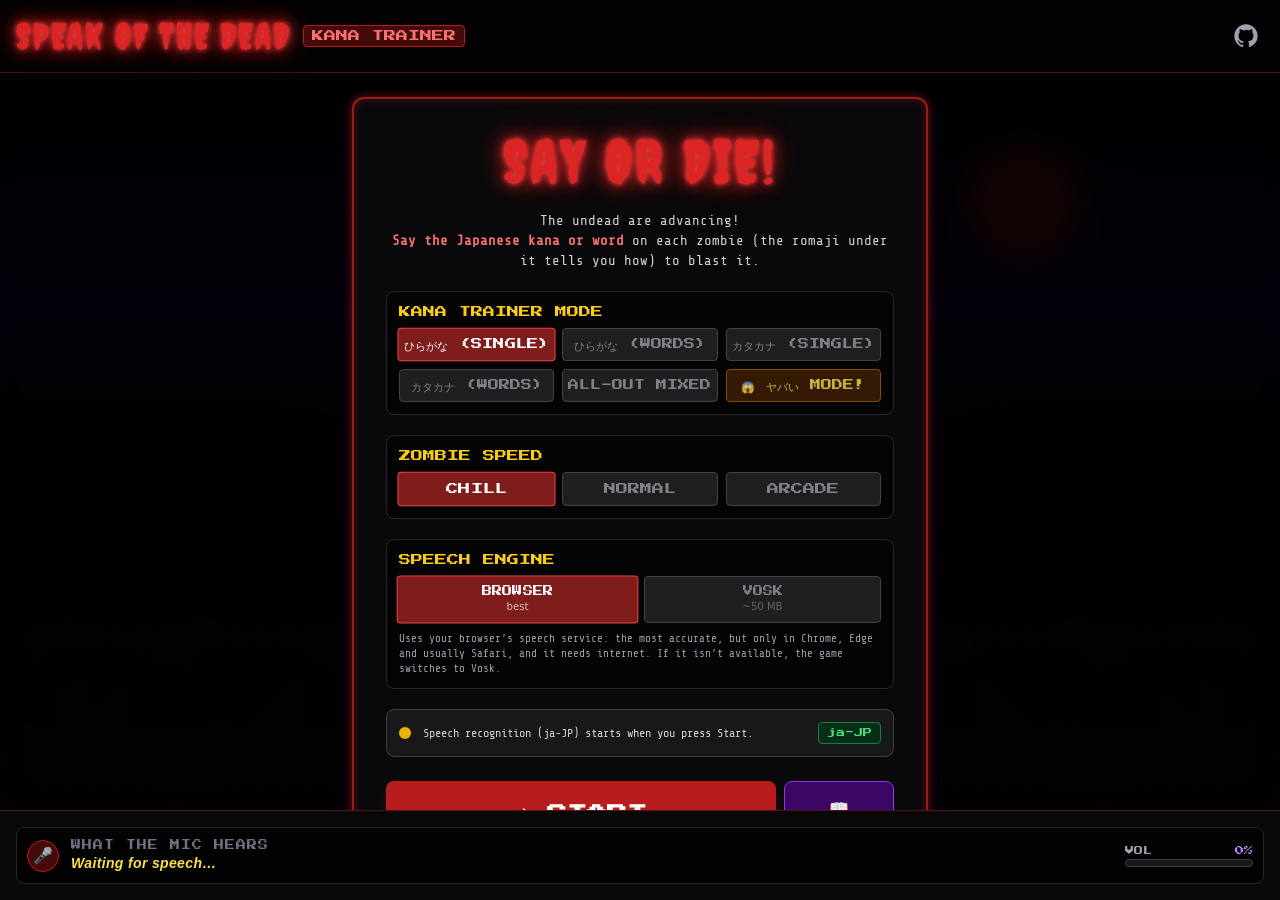
==== next/index.html @ 626f2e38 "Add next/ copy of the page and record iOS mic findings next/ holds a copy of the split page for tryi" ====
<!DOCTYPE html>
<html lang="en">
<head>
  <meta charset="UTF-8">
  <meta name="viewport" content="width=device-width, initial-scale=1, viewport-fit=cover, interactive-widget=resizes-content">
  <meta name="theme-color" content="#08070c">
  <title>SPEAK OF THE DEAD – Japanese Kana Speech Shooter</title>
  <link rel="stylesheet" href="utilities.css">
  <link rel="preconnect" href="https://fonts.googleapis.com">
  <link rel="preconnect" href="https://fonts.gstatic.com" crossorigin>
  <link href="https://fonts.googleapis.com/css2?family=Creepster&family=Press+Start+2P&family=Share+Tech+Mono&family=Kosugi+Maru&display=swap" rel="stylesheet">

  <link rel="stylesheet" href="style.css">
</head>
<body class="relative crt flex flex-col">

  <!-- TOP HUD -->
  <header class="relative z-30 flex flex-wrap items-center justify-between gap-x-3 gap-y-2 px-3 py-2 sm:p-4 bg-black/70 border-b border-red-900/60 backdrop-blur-sm">
    <div class="flex items-center gap-3 min-w-0">
      <h1 class="text-2xl sm:text-4xl font-horror text-red-600 tracking-wider neon-text-red whitespace-nowrap">SPEAK OF THE DEAD</h1>
      <span class="hidden md:inline-block px-2 py-0.5 text-xs font-arcade bg-red-950 text-red-400 border border-red-700 rounded">KANA TRAINER</span>
    </div>

    <a href="https://github.com/chiikee/speak-of-the-dead" target="_blank" rel="noopener noreferrer" class="sm:order-3 text-gray-400 hover:text-white transition-colors p-1" title="View source code on GitHub" aria-label="View source code on GitHub">
      <svg class="w-6 h-6 sm:w-7 sm:h-7 fill-current" viewBox="0 0 24 24" aria-hidden="true">
        <path fill-rule="evenodd" clip-rule="evenodd" d="M12 2C6.477 2 2 6.484 2 12.017c0 4.425 2.865 8.18 6.839 9.504.5.092.682-.217.682-.483 0-.237-.008-.868-.013-1.703-2.782.605-3.369-1.343-3.369-1.343-.454-1.158-1.11-1.466-1.11-1.466-.908-.62.069-.608.069-.608 1.003.07 1.53 1.032 1.53 1.032.892 1.53 2.341 1.088 2.91.832.092-.647.35-1.088.636-1.338-2.22-.253-4.555-1.113-4.555-4.951 0-1.093.39-1.988 1.029-2.688-.103-.253-.446-1.272.098-2.65 0 0 .84-.27 2.75 1.026A9.564 9.564 0 0112 6.844c.85.004 1.705.115 2.504.337 1.909-1.296 2.747-1.027 2.747-1.027.546 1.379.202 2.398.1 2.651.64.7 1.028 1.595 1.028 2.688 0 3.848-2.339 4.695-4.566 4.943.359.309.678.92.678 1.855 0 1.338-.012 2.419-.012 2.747 0 .268.18.58.688.482A10.019 10.019 0 0022 12.017C22 6.484 17.522 2 12 2z"/>
      </svg>
    </a>

    <div id="hud-stats" class="hidden sm:order-2 w-full sm:w-auto flex items-center justify-between sm:justify-end gap-2 sm:gap-6 font-arcade text-xs sm:text-sm">
      <div class="flex gap-1.5">
        <button type="button" onclick="toggleCheatSheet()" class="px-2 py-1.5 bg-purple-900 hover:bg-purple-800 text-purple-200 border border-purple-500 rounded text-[10px] transition-all" aria-label="Open kana chart">
          📖<span class="hidden sm:inline"> KANA CHART</span>
        </button>
        <button type="button" onclick="togglePause()" class="px-2 py-1.5 bg-zinc-800 hover:bg-zinc-700 text-gray-200 border border-zinc-600 rounded text-[10px] transition-all" aria-label="Pause game">⏸</button>
      </div>

      <div class="flex flex-col items-center">
        <span class="text-gray-400 text-[9px] sm:text-[10px]">SCORE</span>
        <span id="hud-score" class="text-yellow-400 text-[11px] sm:text-lg">000000</span>
      </div>

      <div class="flex flex-col items-center">
        <span class="text-gray-400 text-[9px] sm:text-[10px]">COMBO</span>
        <span id="hud-combo" class="text-green-400 text-[11px] sm:text-lg">x1</span>
      </div>

      <div class="flex flex-col items-start w-24 sm:w-44">
        <div class="flex justify-between w-full text-[9px] sm:text-[10px] mb-1">
          <span class="text-red-400">HP</span>
          <span id="hud-hp-val" class="text-red-400">100%</span>
        </div>
        <div class="w-full bg-red-950 border border-red-700 h-3 sm:h-3.5 rounded-sm p-0.5">
          <div id="hud-hp-bar" class="bg-gradient-to-r from-red-600 to-red-400 h-full w-full transition-all duration-300"></div>
        </div>
      </div>
    </div>
  </header>

  <!-- GAME AREA -->
  <main id="game-area" class="relative flex-1 min-h-0 w-full overflow-hidden">
    <canvas id="gameCanvas" class="absolute inset-0 w-full h-full block z-10"></canvas>

    <div id="muzzle-flash" class="absolute inset-0 bg-yellow-100/20 pointer-events-none opacity-0 z-20 transition-opacity duration-75"></div>
    <div id="damage-flash" class="absolute inset-0 bg-red-600/30 pointer-events-none opacity-0 z-20 transition-opacity duration-150"></div>

    <!-- MAIN MENU -->
    <div id="menu-overlay" class="absolute inset-0 z-40 flex flex-col items-center bg-black/85 p-3 sm:p-6 backdrop-blur-md overflow-y-auto">
      <div class="max-w-xl w-full text-center space-y-4 sm:space-y-5 bg-zinc-950 border-2 border-red-800 p-4 sm:p-8 rounded-xl neon-box-red relative my-auto">

        <h2 class="text-4xl sm:text-6xl font-horror text-red-600 tracking-wider neon-text-red">SAY OR DIE!</h2>
        <p class="text-gray-300 text-sm leading-relaxed">
          The undead are advancing!<br>
          <strong class="text-red-400">Say the Japanese kana or word</strong> on each zombie (the romaji under it tells you how) to blast it.
        </p>

        <div class="bg-black/60 p-3 border border-zinc-800 rounded-lg text-left space-y-2">
          <label class="text-[10px] sm:text-xs text-yellow-400 font-arcade block">KANA TRAINER MODE</label>
          <div class="grid grid-cols-2 sm:grid-cols-3 gap-2 text-[9px] sm:text-[11px] leading-snug font-arcade">
            <button type="button" id="btn-mode-h-basic" onclick="setKanaMode('H_BASIC')" class="py-2 px-1 rounded border transition-all btn-mode-active">ひらがな (SINGLE)</button>
            <button type="button" id="btn-mode-h-words" onclick="setKanaMode('H_WORDS')" class="py-2 px-1 rounded border transition-all btn-mode-inactive">ひらがな (WORDS)</button>
            <button type="button" id="btn-mode-k-basic" onclick="setKanaMode('K_BASIC')" class="py-2 px-1 rounded border transition-all btn-mode-inactive">カタカナ (SINGLE)</button>
            <button type="button" id="btn-mode-k-words" onclick="setKanaMode('K_WORDS')" class="py-2 px-1 rounded border transition-all btn-mode-inactive">カタカナ (WORDS)</button>
            <button type="button" id="btn-mode-mixed" onclick="setKanaMode('MIXED')" class="py-2 px-1 rounded border transition-all btn-mode-inactive">ALL-OUT MIXED</button>
            <button type="button" id="btn-mode-yabai" onclick="setKanaMode('YABAI')" class="py-2 px-1 rounded border border-yellow-500 bg-yellow-950 text-yellow-300 transition-all font-bold animate-pulse">😱 ヤバい MODE!</button>
          </div>
        </div>

        <div class="bg-black/60 p-3 border border-zinc-800 rounded-lg text-left space-y-2">
          <label class="text-[10px] sm:text-xs text-yellow-400 font-arcade block">ZOMBIE SPEED</label>
          <div class="grid grid-cols-3 gap-2 text-[10px] sm:text-xs font-arcade">
            <button type="button" id="btn-diff-easy" onclick="setDifficulty('EASY')" class="py-2 rounded border transition-all btn-diff-active">CHILL</button>
            <button type="button" id="btn-diff-normal" onclick="setDifficulty('NORMAL')" class="py-2 rounded border transition-all btn-diff-inactive">NORMAL</button>
            <button type="button" id="btn-diff-hard" onclick="setDifficulty('HARD')" class="py-2 rounded border transition-all btn-diff-inactive">ARCADE</button>
          </div>
        </div>

        <div class="bg-black/60 p-3 border border-zinc-800 rounded-lg text-left space-y-2">
          <label class="text-[10px] sm:text-xs text-yellow-400 font-arcade block">SPEECH ENGINE</label>
          <div class="grid grid-cols-2 gap-2 text-[9px] sm:text-[10px] leading-snug font-arcade">
            <button type="button" id="btn-engine-browser" onclick="setEngine('browser')" class="py-2 px-1 rounded border transition-all btn-mode-active">BROWSER<br><span class="font-sans text-[10px] opacity-70">best</span></button>
            <button type="button" id="btn-engine-local" onclick="setEngine('local')" class="py-2 px-1 rounded border transition-all btn-mode-inactive">VOSK<br><span class="font-sans text-[10px] opacity-70">~50 MB</span></button>
          </div>
          <div id="local-options" class="hidden space-y-2">
            <label class="flex items-start gap-2 text-xs text-gray-400 cursor-pointer">
              <input type="checkbox" id="chk-vosk-grammar" class="accent-purple-600 w-4 h-4 mt-0.5 shrink-0 cursor-pointer">
              <span>Only listen for this mode’s words (experimental: can be much more accurate, or may hear nothing if the model doesn’t know the words)</span>
            </label>
            <div id="local-progress-wrap" class="hidden space-y-1">
              <div class="w-full bg-zinc-900 border border-zinc-700 h-2 rounded overflow-hidden">
                <div id="local-progress-bar" class="bg-gradient-to-r from-purple-600 to-red-500 h-full" style="width:0%"></div>
              </div>
              <div id="local-progress-label" class="text-[11px] text-gray-400"></div>
            </div>
          </div>
          <p id="engine-note" class="text-[11px] text-gray-400 leading-snug"></p>
        </div>

        <div id="mic-status-box" class="p-3 bg-zinc-900 border border-zinc-700 rounded-lg flex items-center justify-between gap-2 text-xs text-left">
          <div class="flex items-center gap-3 min-w-0">
            <div id="mic-dot" class="w-3 h-3 shrink-0 rounded-full bg-yellow-500 animate-pulse"></div>
            <span id="mic-status-text" class="text-gray-300">Speech recognition (ja-JP) starts when you press Start.</span>
          </div>
          <span id="stt-support-badge" class="shrink-0 px-2 py-0.5 rounded text-[9px] font-arcade bg-green-950 text-green-400 border border-green-700">ja-JP</span>
        </div>

        <div class="space-y-3 pt-1">
          <div class="flex gap-2">
            <button id="btn-start" type="button" class="flex-1 py-4 text-base sm:text-xl font-arcade bg-red-700 hover:bg-red-600 active:bg-red-800 text-white font-bold rounded-lg transition-all shadow-lg shadow-red-900/50 flex items-center justify-center gap-2">
              <svg class="w-6 h-6 fill-current" viewBox="0 0 24 24" aria-hidden="true"><path d="M8 5v14l11-7z"/></svg>
              <span>START</span>
            </button>
            <button type="button" onclick="toggleCheatSheet()" class="px-4 sm:px-6 py-3 font-arcade bg-purple-950 hover:bg-purple-900 border border-purple-600 text-purple-200 rounded-lg transition-all text-[10px] sm:text-xs flex flex-col items-center justify-center">
              <span class="text-base mb-0.5">📖</span>
              <span>CHART</span>
            </button>
          </div>

          <div class="flex flex-col items-start sm:items-center gap-2 text-left">
            <label class="flex items-start gap-2 text-xs text-gray-400 cursor-pointer">
              <input type="checkbox" id="chk-keyboard-fallback" class="accent-red-600 w-4 h-4 mt-0.5 shrink-0 cursor-pointer">
              <span>Show keyboard bar (type romaji or kana to shoot)</span>
            </label>
          </div>
        </div>
      </div>
    </div>

    <!-- PAUSE MENU -->
    <div id="pause-overlay" class="hidden absolute inset-0 z-40 flex items-center justify-center bg-black/80 p-6 backdrop-blur-sm">
      <div class="max-w-xs w-full text-center space-y-4 bg-zinc-950 border-2 border-purple-800 p-6 rounded-xl neon-box-red">
        <h3 class="text-3xl font-horror text-purple-400 tracking-wider">GAME PAUSED</h3>
        <div class="flex flex-col gap-3 font-arcade text-xs">
          <button type="button" onclick="togglePause()" class="py-3 bg-red-700 hover:bg-red-600 text-white rounded">RESUME</button>
          <button type="button" onclick="returnToMainMenu()" class="py-3 bg-zinc-800 hover:bg-zinc-700 text-gray-300 rounded border border-zinc-600">QUIT TO MENU</button>
        </div>
      </div>
    </div>

    <!-- KANA CHART -->
    <div id="cheatsheet-modal" class="hidden absolute inset-0 z-50 flex flex-col items-center justify-center bg-black/90 p-3 sm:p-6 backdrop-blur-md">
      <div class="max-w-3xl w-full bg-zinc-950 border-2 border-purple-700 p-4 sm:p-5 rounded-xl shadow-2xl overflow-y-auto max-h-full space-y-4">
        <div class="flex items-center justify-between border-b border-purple-900 pb-3">
          <h3 class="text-sm sm:text-xl font-arcade text-purple-400">KANA CHART</h3>
          <button type="button" onclick="toggleCheatSheet()" class="text-gray-400 hover:text-white font-bold text-xl px-2" aria-label="Close chart">✕</button>
        </div>
        <div class="grid grid-cols-1 md:grid-cols-2 gap-4 text-xs">
          <div class="bg-black/60 p-3 border border-purple-900/50 rounded-lg">
            <h4 class="font-arcade text-red-400 mb-2 text-[11px]">HIRAGANA</h4>
            <div id="chart-hira" class="grid grid-cols-5 gap-1.5 text-center font-jp"></div>
          </div>
          <div class="bg-black/60 p-3 border border-purple-900/50 rounded-lg">
            <h4 class="font-arcade text-purple-400 mb-2 text-[11px]">KATAKANA</h4>
            <div id="chart-kata" class="grid grid-cols-5 gap-1.5 text-center font-jp"></div>
          </div>
        </div>
        <button type="button" onclick="toggleCheatSheet()" class="w-full py-2.5 bg-purple-800 hover:bg-purple-700 font-arcade text-xs text-white rounded">CLOSE CHART</button>
      </div>
    </div>

    <!-- GAME OVER -->
    <div id="gameover-overlay" class="hidden absolute inset-0 z-40 flex flex-col items-center bg-black/90 p-3 sm:p-6 backdrop-blur-md overflow-y-auto">
      <div class="max-w-lg w-full text-center space-y-5 bg-zinc-950 border-2 border-red-900 p-5 sm:p-8 rounded-xl neon-box-red my-auto">
        <h2 class="text-5xl font-horror text-red-600 tracking-widest neon-text-red">YOU DIED</h2>
        <p class="text-[10px] sm:text-xs font-arcade text-gray-400 leading-relaxed">THE ZOMBIES OVERRAN YOUR DEFENSES</p>

        <div class="space-y-3 bg-black/60 p-4 border border-zinc-800 rounded-lg text-left text-[10px] sm:text-sm font-arcade">
          <div class="flex justify-between gap-2 border-b border-zinc-800 pb-2"><span class="text-gray-400">FINAL SCORE</span><span id="go-score" class="text-yellow-400">0</span></div>
          <div class="flex justify-between gap-2 border-b border-zinc-800 pb-2"><span class="text-gray-400">KILLS</span><span id="go-kills" class="text-red-400">0</span></div>
          <div class="flex justify-between gap-2 border-b border-zinc-800 pb-2"><span class="text-gray-400">WORDS / MIN</span><span id="go-wpm" class="text-blue-400">0</span></div>
          <div class="flex justify-between gap-2 border-b border-zinc-800 pb-2"><span class="text-gray-400">MAX COMBO</span><span id="go-combo" class="text-green-400">x0</span></div>
          <div class="flex justify-between gap-2"><span class="text-gray-400">CRITICAL SHOUTS</span><span id="go-shouts" class="text-purple-400">0</span></div>
        </div>

        <div class="flex flex-col sm:flex-row gap-3 w-full">
          <button id="btn-restart" type="button" class="flex-1 py-3.5 text-sm sm:text-lg font-arcade bg-red-700 hover:bg-red-600 text-white font-bold rounded-lg transition-all shadow-lg shadow-red-900/50">PLAY AGAIN</button>
          <button id="btn-main-menu" type="button" class="flex-1 py-3.5 text-sm sm:text-lg font-arcade bg-zinc-800 hover:bg-zinc-700 border border-zinc-600 text-gray-200 font-bold rounded-lg transition-all">MAIN MENU</button>
        </div>
      </div>
    </div>
  </main>

  <!-- BOTTOM SPEECH BAR -->
  <footer class="relative z-30 px-3 py-2 sm:p-4 bg-zinc-950/90 border-t border-red-900/60 backdrop-blur-md flex flex-col sm:flex-row items-stretch sm:items-center justify-between gap-2 sm:gap-3">
    <div class="flex-1 min-w-0 bg-black/80 border border-zinc-800 rounded-lg p-2 sm:p-2.5 flex items-center justify-between gap-3">
      <div class="flex items-center gap-3 min-w-0">
        <div id="mic-indicator-icon" class="relative flex items-center justify-center w-8 h-8 rounded-full bg-red-950 border border-red-700 text-red-500 shrink-0">
          🎤
          <div id="mic-ping" class="absolute inset-0 rounded-full bg-red-500/20 animate-ping opacity-0"></div>
        </div>
        <div class="flex flex-col min-w-0">
          <span class="text-[9px] sm:text-[10px] text-gray-500 tracking-widest font-arcade">WHAT THE MIC HEARS</span>
          <div id="speech-transcript-display" class="text-sm font-semibold text-yellow-300 truncate tracking-wide italic font-jp">Waiting for speech…</div>
        </div>
      </div>
      <div id="mic-volume-wrap" class="flex flex-col items-end shrink-0 w-16 sm:w-32">
        <div class="flex justify-between w-full text-[9px] text-gray-400 font-arcade mb-0.5">
          <span>VOL</span>
          <span id="lbl-mic-vol" class="text-purple-400">0%</span>
        </div>
        <div class="w-full bg-zinc-900 border border-zinc-700 h-2 rounded overflow-hidden">
          <div id="mic-volume-bar" class="bg-gradient-to-r from-blue-500 via-green-500 to-red-500 h-full" style="width:0%"></div>
        </div>
      </div>
    </div>

    <div id="keyboard-input-container" class="hidden w-full sm:w-auto flex items-center gap-2">
      <input type="text" id="type-shooter-input" placeholder="Type romaji or kana…" autocomplete="off" autocorrect="off" autocapitalize="off" spellcheck="false" enterkeyhint="send"
        class="flex-1 min-w-0 bg-zinc-900 border border-red-700 text-white text-base sm:text-sm px-3 py-2 rounded focus:outline-none focus:ring-2 focus:ring-red-500 font-mono sm:w-48">
      <button id="btn-type-shoot" type="button" class="px-4 py-2.5 bg-red-800 text-xs font-arcade text-white rounded hover:bg-red-700">FIRE</button>
    </div>
  </footer>

  <script src="game.js"></script>
  <script src="audio.js"></script>
  <script src="matching.js"></script>
  <script src="banks.js"></script>
  <script src="speech.js"></script>
  <script src="main.js"></script>
</body>
</html>
---- next/utilities.css ----
/* Tailwind-compatible utilities, precompiled for the classes this page uses (no CDN needed). */
*,::before,::after{box-sizing:border-box;border-width:0;border-style:solid;border-color:#e5e7eb}
html{line-height:1.5;-webkit-text-size-adjust:100%;tab-size:4}
body{line-height:inherit}
h1,h2,h3,h4,h5,h6{font-size:inherit;font-weight:inherit;margin:0}
p,dl,dd,figure,pre{margin:0}
strong{font-weight:bolder}
button,input,select,textarea{font-family:inherit;font-size:100%;font-weight:inherit;line-height:inherit;color:inherit;margin:0;padding:0}
button{background-color:transparent;background-image:none;cursor:pointer;text-transform:none;-webkit-appearance:button}
button:disabled{cursor:default}
input::placeholder{opacity:1;color:#9ca3af}
svg,canvas{display:block;vertical-align:middle}
@keyframes tw-pulse{50%{opacity:.5}}
@keyframes tw-ping{75%,100%{transform:scale(2);opacity:0}}
.absolute{position:absolute}
.accent-purple-600{accent-color:#9333ea}
.accent-red-600{accent-color:#dc2626}
.animate-ping{animation:tw-ping 1s cubic-bezier(0,0,.2,1) infinite}
.animate-pulse{animation:tw-pulse 2s cubic-bezier(.4,0,.6,1) infinite}
.backdrop-blur-md{-webkit-backdrop-filter:blur(12px);backdrop-filter:blur(12px)}
.backdrop-blur-sm{-webkit-backdrop-filter:blur(4px);backdrop-filter:blur(4px)}
.bg-black\/60{background-color:rgb(0 0 0 / 0.6)}
.bg-black\/70{background-color:rgb(0 0 0 / 0.7)}
.bg-black\/80{background-color:rgb(0 0 0 / 0.8)}
.bg-black\/85{background-color:rgb(0 0 0 / 0.85)}
.bg-black\/90{background-color:rgb(0 0 0 / 0.9)}
.bg-gradient-to-r{background-image:linear-gradient(to right,var(--tw-gradient-stops))}
.bg-green-500{background-color:#22c55e}
.bg-green-950{background-color:#052e16}
.bg-purple-800{background-color:#6b21a8}
.bg-purple-900{background-color:#581c87}
.bg-purple-950{background-color:#3b0764}
.bg-red-500{background-color:#ef4444}
.bg-red-500\/20{background-color:rgb(239 68 68 / 0.2)}
.bg-red-600\/30{background-color:rgb(220 38 38 / 0.3)}
.bg-red-700{background-color:#b91c1c}
.bg-red-800{background-color:#991b1b}
.bg-red-950{background-color:#450a0a}
.bg-yellow-100\/20{background-color:rgb(254 249 195 / 0.2)}
.bg-yellow-500{background-color:#eab308}
.bg-yellow-950{background-color:#422006}
.bg-zinc-800{background-color:#27272a}
.bg-zinc-900{background-color:#18181b}
.bg-zinc-950{background-color:#09090b}
.bg-zinc-950\/90{background-color:rgb(9 9 11 / 0.9)}
.block{display:block}
.border{border-width:1px}
.border-2{border-width:2px}
.border-b{border-bottom-width:1px}
.border-green-700{border-color:#15803d}
.border-purple-500{border-color:#a855f7}
.border-purple-600{border-color:#9333ea}
.border-purple-700{border-color:#7e22ce}
.border-purple-800{border-color:#6b21a8}
.border-purple-900{border-color:#581c87}
.border-purple-900\/50{border-color:rgb(88 28 135 / 0.5)}
.border-red-700{border-color:#b91c1c}
.border-red-800{border-color:#991b1b}
.border-red-900{border-color:#7f1d1d}
.border-red-900\/60{border-color:rgb(127 29 29 / 0.6)}
.border-t{border-top-width:1px}
.border-yellow-300{border-color:#fde047}
.border-yellow-500{border-color:#eab308}
.border-yellow-700{border-color:#a16207}
.border-zinc-600{border-color:#52525b}
.border-zinc-700{border-color:#3f3f46}
.border-zinc-800{border-color:#27272a}
.col-span-5{grid-column:span 5 / span 5}
.cursor-pointer{cursor:pointer}
.fill-current{fill:currentColor}
.flex{display:flex}
.flex-1{flex:1 1 0%}
.flex-col{flex-direction:column}
.flex-wrap{flex-wrap:wrap}
.font-bold{font-weight:700}
.font-mono{font-family:ui-monospace,SFMono-Regular,Menlo,Monaco,Consolas,monospace}
.font-sans{font-family:ui-sans-serif,system-ui,sans-serif,"Apple Color Emoji","Segoe UI Emoji"}
.font-semibold{font-weight:600}
.gap-1\.5{gap:0.375rem}
.gap-2{gap:0.5rem}
.gap-3{gap:0.75rem}
.gap-4{gap:1rem}
.gap-x-3{column-gap:0.75rem}
.gap-y-2{row-gap:0.5rem}
.grid{display:grid}
.grid-cols-1{grid-template-columns:repeat(1,minmax(0,1fr))}
.grid-cols-2{grid-template-columns:repeat(2,minmax(0,1fr))}
.grid-cols-3{grid-template-columns:repeat(3,minmax(0,1fr))}
.grid-cols-5{grid-template-columns:repeat(5,minmax(0,1fr))}
.h-2{height:0.5rem}
.h-3{height:0.75rem}
.h-4{height:1rem}
.h-6{height:1.5rem}
.h-8{height:2rem}
.h-full{height:100%}
.inset-0{inset:0px}
.italic{font-style:italic}
.items-center{align-items:center}
.items-end{align-items:flex-end}
.items-start{align-items:flex-start}
.items-stretch{align-items:stretch}
.justify-between{justify-content:space-between}
.justify-center{justify-content:center}
.leading-relaxed{line-height:1.625}
.leading-snug{line-height:1.375}
.max-h-full{max-height:100%}
.max-w-3xl{max-width:48rem}
.max-w-lg{max-width:32rem}
.max-w-xl{max-width:36rem}
.max-w-xs{max-width:20rem}
.mb-0\.5{margin-bottom:0.125rem}
.mb-1{margin-bottom:0.25rem}
.mb-2{margin-bottom:0.5rem}
.min-h-0{min-height:0px}
.min-w-0{min-width:0px}
.mt-0\.5{margin-top:0.125rem}
.my-auto{margin-top:auto;margin-bottom:auto}
.opacity-0{opacity:0}
.opacity-60{opacity:0.6}
.opacity-70{opacity:0.7}
.opacity-80{opacity:0.8}
.overflow-hidden{overflow:hidden}
.overflow-y-auto{overflow-y:auto}
.p-0\.5{padding:0.125rem}
.p-1{padding:0.25rem}
.p-2{padding:0.5rem}
.p-3{padding:0.75rem}
.p-4{padding:1rem}
.p-5{padding:1.25rem}
.p-6{padding:1.5rem}
.pb-2{padding-bottom:0.5rem}
.pb-3{padding-bottom:0.75rem}
.pointer-events-none{pointer-events:none}
.pt-1{padding-top:0.25rem}
.pt-2{padding-top:0.5rem}
.px-1{padding-left:0.25rem;padding-right:0.25rem}
.px-2{padding-left:0.5rem;padding-right:0.5rem}
.px-3{padding-left:0.75rem;padding-right:0.75rem}
.px-4{padding-left:1rem;padding-right:1rem}
.py-0\.5{padding-top:0.125rem;padding-bottom:0.125rem}
.py-1\.5{padding-top:0.375rem;padding-bottom:0.375rem}
.py-2{padding-top:0.5rem;padding-bottom:0.5rem}
.py-2\.5{padding-top:0.625rem;padding-bottom:0.625rem}
.py-3{padding-top:0.75rem;padding-bottom:0.75rem}
.py-3\.5{padding-top:0.875rem;padding-bottom:0.875rem}
.py-4{padding-top:1rem;padding-bottom:1rem}
.relative{position:relative}
.rounded{border-radius:0.25rem}
.rounded-full{border-radius:9999px}
.rounded-lg{border-radius:0.5rem}
.rounded-sm{border-radius:0.125rem}
.rounded-xl{border-radius:0.75rem}
.shadow-2xl{--tw-shadow:0 25px 50px -12px var(--tw-shadow-color,rgb(0 0 0 / .25));box-shadow:var(--tw-ring-shadow,0 0 #0000),var(--tw-shadow)}
.shadow-lg{--tw-shadow:0 10px 15px -3px var(--tw-shadow-color,rgb(0 0 0 / .1)),0 4px 6px -4px var(--tw-shadow-color,rgb(0 0 0 / .1));box-shadow:var(--tw-ring-shadow,0 0 #0000),var(--tw-shadow)}
.shadow-red-900\/50{--tw-shadow-color:rgb(127 29 29 / 0.5)}
.shrink-0{flex-shrink:0}
.space-y-1 > :not([hidden]) ~ :not([hidden]){margin-top:0.25rem}
.space-y-2 > :not([hidden]) ~ :not([hidden]){margin-top:0.5rem}
.space-y-3 > :not([hidden]) ~ :not([hidden]){margin-top:0.75rem}
.space-y-4 > :not([hidden]) ~ :not([hidden]){margin-top:1rem}
.space-y-5 > :not([hidden]) ~ :not([hidden]){margin-top:1.25rem}
.text-2xl{font-size:1.5rem;line-height:2rem}
.text-3xl{font-size:1.875rem;line-height:2.25rem}
.text-4xl{font-size:2.25rem;line-height:2.5rem}
.text-5xl{font-size:3rem;line-height:1}
.text-\[10px\]{font-size:10px}
.text-\[11px\]{font-size:11px}
.text-\[9px\]{font-size:9px}
.text-base{font-size:1rem;line-height:1.5rem}
.text-black{color:#000000}
.text-blue-400{color:#60a5fa}
.text-center{text-align:center}
.text-cyan-300{color:#67e8f9}
.text-gray-200{color:#e5e7eb}
.text-gray-300{color:#d1d5db}
.text-gray-400{color:#9ca3af}
.text-gray-500{color:#6b7280}
.text-green-400{color:#4ade80}
.text-left{text-align:left}
.text-lg{font-size:1.125rem;line-height:1.75rem}
.text-purple-200{color:#e9d5ff}
.text-purple-400{color:#c084fc}
.text-red-400{color:#f87171}
.text-red-500{color:#ef4444}
.text-red-600{color:#dc2626}
.text-sm{font-size:0.875rem;line-height:1.25rem}
.text-white{color:#ffffff}
.text-xl{font-size:1.25rem;line-height:1.75rem}
.text-xs{font-size:0.75rem;line-height:1rem}
.text-yellow-300{color:#fde047}
.text-yellow-400{color:#facc15}
.tracking-wide{letter-spacing:0.025em}
.tracking-wider{letter-spacing:0.05em}
.tracking-widest{letter-spacing:0.1em}
.transition-all{transition-property:all;transition-timing-function:cubic-bezier(.4,0,.2,1);transition-duration:150ms}
.transition-colors{transition-property:color,background-color,border-color,text-decoration-color,fill,stroke;transition-timing-function:cubic-bezier(.4,0,.2,1);transition-duration:150ms}
.transition-opacity{transition-property:opacity;transition-timing-function:cubic-bezier(.4,0,.2,1);transition-duration:150ms}
.truncate{overflow:hidden;text-overflow:ellipsis;white-space:nowrap}
.w-16{width:4rem}
.w-24{width:6rem}
.w-3{width:0.75rem}
.w-4{width:1rem}
.w-6{width:1.5rem}
.w-8{width:2rem}
.w-full{width:100%}
.whitespace-nowrap{white-space:nowrap}
.z-10{z-index:10}
.z-20{z-index:20}
.z-30{z-index:30}
.z-40{z-index:40}
.z-50{z-index:50}
.duration-150{transition-duration:150ms}
.duration-300{transition-duration:300ms}
.duration-75{transition-duration:75ms}
.hidden{display:none}
.from-blue-500{--tw-gradient-from:#3b82f6;--tw-gradient-to:rgb(59 130 246 / 0);--tw-gradient-stops:var(--tw-gradient-from),var(--tw-gradient-to)}
.from-purple-600{--tw-gradient-from:#9333ea;--tw-gradient-to:rgb(147 51 234 / 0);--tw-gradient-stops:var(--tw-gradient-from),var(--tw-gradient-to)}
.from-red-600{--tw-gradient-from:#dc2626;--tw-gradient-to:rgb(220 38 38 / 0);--tw-gradient-stops:var(--tw-gradient-from),var(--tw-gradient-to)}
.via-green-500{--tw-gradient-to:rgb(34 197 94 / 0);--tw-gradient-stops:var(--tw-gradient-from),#22c55e,var(--tw-gradient-to)}
.to-red-400{--tw-gradient-to:#f87171}
.to-red-500{--tw-gradient-to:#ef4444}
.hover\:bg-purple-700:hover{background-color:#7e22ce}
.hover\:bg-purple-800:hover{background-color:#6b21a8}
.hover\:bg-purple-900:hover{background-color:#581c87}
.hover\:bg-red-600:hover{background-color:#dc2626}
.hover\:bg-red-700:hover{background-color:#b91c1c}
.hover\:bg-zinc-700:hover{background-color:#3f3f46}
.hover\:text-white:hover{color:#ffffff}
.focus\:outline-none:focus{outline:2px solid transparent;outline-offset:2px}
.focus\:ring-2:focus{--tw-ring-shadow:0 0 0 2px var(--tw-ring-color,rgb(59 130 246 / .5));box-shadow:var(--tw-ring-shadow),var(--tw-shadow,0 0 #0000)}
.focus\:ring-red-500:focus{--tw-ring-color:#ef4444}
.active\:bg-red-800:active{background-color:#991b1b}
@media (min-width:640px){
  .sm\:flex-row{flex-direction:row}
  .sm\:gap-3{gap:0.75rem}
  .sm\:gap-6{gap:1.5rem}
  .sm\:grid-cols-3{grid-template-columns:repeat(3,minmax(0,1fr))}
  .sm\:h-3\.5{height:0.875rem}
  .sm\:h-7{height:1.75rem}
  .sm\:inline{display:inline}
  .sm\:items-center{align-items:center}
  .sm\:justify-end{justify-content:flex-end}
  .sm\:order-2{order:2}
  .sm\:order-3{order:3}
  .sm\:p-2\.5{padding:0.625rem}
  .sm\:p-4{padding:1rem}
  .sm\:p-5{padding:1.25rem}
  .sm\:p-6{padding:1.5rem}
  .sm\:p-8{padding:2rem}
  .sm\:px-6{padding-left:1.5rem;padding-right:1.5rem}
  .sm\:space-y-5 > :not([hidden]) ~ :not([hidden]){margin-top:1.25rem}
  .sm\:text-4xl{font-size:2.25rem;line-height:2.5rem}
  .sm\:text-6xl{font-size:3.75rem;line-height:1}
  .sm\:text-\[10px\]{font-size:10px}
  .sm\:text-\[11px\]{font-size:11px}
  .sm\:text-lg{font-size:1.125rem;line-height:1.75rem}
  .sm\:text-sm{font-size:0.875rem;line-height:1.25rem}
  .sm\:text-xl{font-size:1.25rem;line-height:1.75rem}
  .sm\:text-xs{font-size:0.75rem;line-height:1rem}
  .sm\:w-32{width:8rem}
  .sm\:w-44{width:11rem}
  .sm\:w-48{width:12rem}
  .sm\:w-7{width:1.75rem}
  .sm\:w-auto{width:auto}
}
@media (min-width:768px){
  .md\:grid-cols-2{grid-template-columns:repeat(2,minmax(0,1fr))}
  .md\:inline-block{display:inline-block}
}
---- next/style.css ----
/* The game is intentionally dark in both light and dark viewer modes */
:root {
  --bg: #08070c;
  --fg: #e0e0e0;
  color-scheme: dark;
  box-sizing: border-box;
  padding-top: env(safe-area-inset-top, 0px);
  padding-bottom: env(safe-area-inset-bottom, 0px);
  background: var(--bg);
}
@media (prefers-color-scheme: dark) {
  :root:not([data-theme="light"]) { --bg: #08070c; --fg: #e0e0e0; }
}
:root[data-theme="dark"] { --bg: #08070c; --fg: #e0e0e0; }

html { height: 100%; scroll-padding-top: env(safe-area-inset-top, 0px); }

body {
  height: 100%;
  margin: 0;
  font-family: 'Share Tech Mono', 'Kosugi Maru', ui-monospace, Menlo, monospace;
  background: var(--bg);
  color: var(--fg);
  overflow: hidden;
  user-select: none;
  -webkit-user-select: none;
  overscroll-behavior: none;
  touch-action: manipulation;
  -webkit-tap-highlight-color: transparent;
  padding-left: env(safe-area-inset-left, 0px);
  padding-right: env(safe-area-inset-right, 0px);
}
input { user-select: text; -webkit-user-select: text; }

.font-arcade { font-family: 'Press Start 2P', ui-monospace, monospace; }
.font-horror { font-family: 'Creepster', Impact, 'Arial Black', fantasy; }
.font-jp { font-family: 'Kosugi Maru', 'Hiragino Maru Gothic ProN', 'Hiragino Sans', 'Noto Sans JP', sans-serif; }

.crt::after {
  content: "";
  position: fixed;
  inset: 0;
  background: linear-gradient(rgba(18,16,16,0) 50%, rgba(0,0,0,0.4) 50%),
              linear-gradient(90deg, rgba(255,0,0,0.03), rgba(0,255,0,0.01), rgba(0,0,255,0.03));
  background-size: 100% 4px, 6px 100%;
  z-index: 20;
  pointer-events: none;
}

::-webkit-scrollbar { width: 6px; }
::-webkit-scrollbar-thumb { background: #dc2626; border-radius: 3px; }

.neon-text-red { text-shadow: 0 0 5px #ef4444, 0 0 15px #dc2626, 0 0 30px #991b1b; }
.neon-box-red { box-shadow: 0 0 10px rgba(220,38,38,0.5), inset 0 0 10px rgba(220,38,38,0.3); }

button:focus-visible, input:focus-visible { outline: 2px solid #facc15; outline-offset: 2px; }

.btn-mode-active { background-color: #7f1d1d !important; border-color: #ef4444 !important; color: #ffffff !important; transform: scale(1.02); }
.btn-mode-inactive { background-color: #27272a; border-color: #52525b; color: #a1a1aa; opacity: 0.8; }
.btn-diff-active { background-color: #7f1d1d !important; border-color: #ef4444 !important; color: #ffffff !important; transform: scale(1.02); }
.btn-diff-inactive { background-color: #27272a; border-color: #52525b; color: #a1a1aa; opacity: 0.8; }

.input-miss { animation: miss 0.3s; border-color: #f43f5e !important; }
@keyframes miss {
  0%,100% { transform: translateX(0); }
  25% { transform: translateX(-6px); }
  75% { transform: translateX(6px); }
}

@media (prefers-reduced-motion: reduce) {
  .animate-pulse, .animate-ping { animation: none !important; }
}
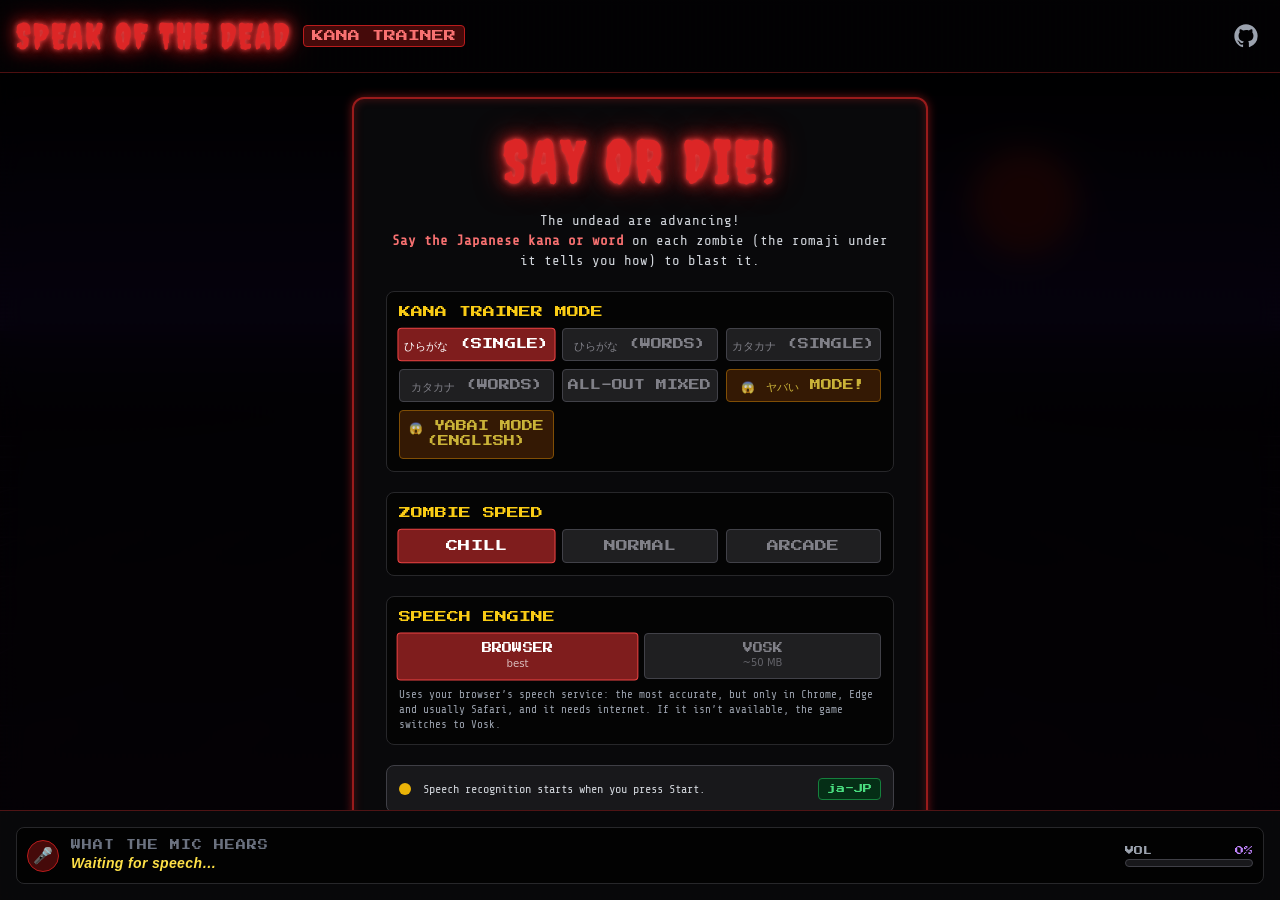
==== commit 11e817f9: "Bigger torso labels, closer spawns and English YABAI mode in next/ Labels: larger text (kana 42px, r" ====
--- a/next/index.html
+++ b/next/index.html
@@ -83,6 +83,7 @@
             <button type="button" id="btn-mode-k-words" onclick="setKanaMode('K_WORDS')" class="py-2 px-1 rounded border transition-all btn-mode-inactive">カタカナ (WORDS)</button>
             <button type="button" id="btn-mode-mixed" onclick="setKanaMode('MIXED')" class="py-2 px-1 rounded border transition-all btn-mode-inactive">ALL-OUT MIXED</button>
             <button type="button" id="btn-mode-yabai" onclick="setKanaMode('YABAI')" class="py-2 px-1 rounded border border-yellow-500 bg-yellow-950 text-yellow-300 transition-all font-bold animate-pulse">😱 ヤバい MODE!</button>
+            <button type="button" id="btn-mode-yabai-en" onclick="setKanaMode('YABAI_EN')" class="py-2 px-1 rounded border border-yellow-700 bg-yellow-950 text-yellow-300 transition-all opacity-80">😱 YABAI MODE (ENGLISH)</button>
           </div>
         </div>
 
@@ -119,7 +120,7 @@
         <div id="mic-status-box" class="p-3 bg-zinc-900 border border-zinc-700 rounded-lg flex items-center justify-between gap-2 text-xs text-left">
           <div class="flex items-center gap-3 min-w-0">
             <div id="mic-dot" class="w-3 h-3 shrink-0 rounded-full bg-yellow-500 animate-pulse"></div>
-            <span id="mic-status-text" class="text-gray-300">Speech recognition (ja-JP) starts when you press Start.</span>
+            <span id="mic-status-text" class="text-gray-300">Speech recognition starts when you press Start.</span>
           </div>
           <span id="stt-support-badge" class="shrink-0 px-2 py-0.5 rounded text-[9px] font-arcade bg-green-950 text-green-400 border border-green-700">ja-JP</span>
         </div>
--- a/next/style.css
+++ b/next/style.css
@@ -40,7 +40,8 @@
   content: "";
   position: fixed;
   inset: 0;
-  background: linear-gradient(rgba(18,16,16,0) 50%, rgba(0,0,0,0.4) 50%),
+  /* Light enough not to cut through the zombie labels */
+  background: linear-gradient(rgba(18,16,16,0) 50%, rgba(0,0,0,0.15) 50%),
               linear-gradient(90deg, rgba(255,0,0,0.03), rgba(0,255,0,0.01), rgba(0,0,255,0.03));
   background-size: 100% 4px, 6px 100%;
   z-index: 20;
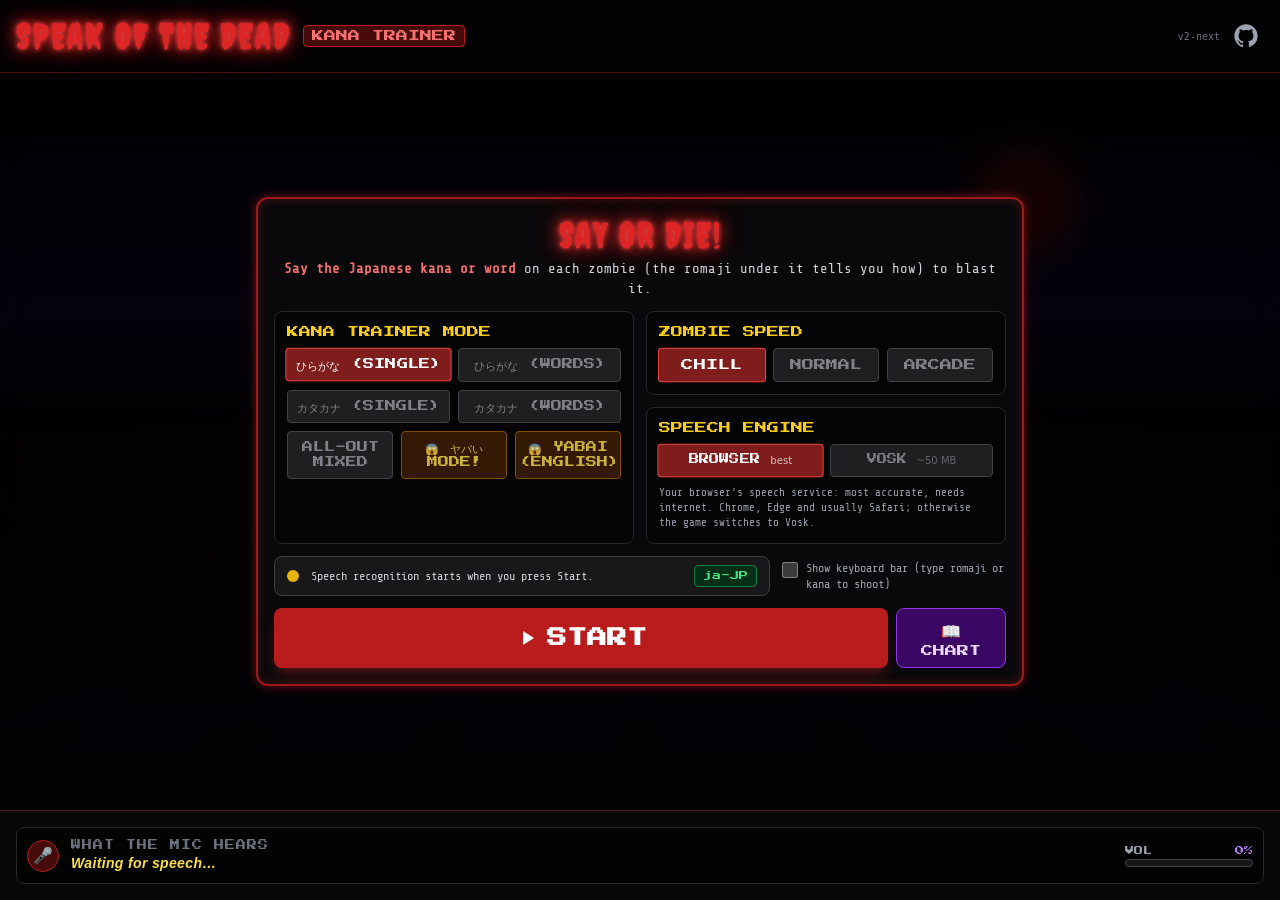
==== commit 7abd2ad3: "next/: compact two-column menu, version label in header The menu was ~920px tall; it now fits a 1366" ====
--- a/next/index.html
+++ b/next/index.html
@@ -21,11 +21,14 @@
       <span class="hidden md:inline-block px-2 py-0.5 text-xs font-arcade bg-red-950 text-red-400 border border-red-700 rounded">KANA TRAINER</span>
     </div>
 
-    <a href="https://github.com/chiikee/speak-of-the-dead" target="_blank" rel="noopener noreferrer" class="sm:order-3 text-gray-400 hover:text-white transition-colors p-1" title="View source code on GitHub" aria-label="View source code on GitHub">
-      <svg class="w-6 h-6 sm:w-7 sm:h-7 fill-current" viewBox="0 0 24 24" aria-hidden="true">
-        <path fill-rule="evenodd" clip-rule="evenodd" d="M12 2C6.477 2 2 6.484 2 12.017c0 4.425 2.865 8.18 6.839 9.504.5.092.682-.217.682-.483 0-.237-.008-.868-.013-1.703-2.782.605-3.369-1.343-3.369-1.343-.454-1.158-1.11-1.466-1.11-1.466-.908-.62.069-.608.069-.608 1.003.07 1.53 1.032 1.53 1.032.892 1.53 2.341 1.088 2.91.832.092-.647.35-1.088.636-1.338-2.22-.253-4.555-1.113-4.555-4.951 0-1.093.39-1.988 1.029-2.688-.103-.253-.446-1.272.098-2.65 0 0 .84-.27 2.75 1.026A9.564 9.564 0 0112 6.844c.85.004 1.705.115 2.504.337 1.909-1.296 2.747-1.027 2.747-1.027.546 1.379.202 2.398.1 2.651.64.7 1.028 1.595 1.028 2.688 0 3.848-2.339 4.695-4.566 4.943.359.309.678.92.678 1.855 0 1.338-.012 2.419-.012 2.747 0 .268.18.58.688.482A10.019 10.019 0 0022 12.017C22 6.484 17.522 2 12 2z"/>
-      </svg>
-    </a>
+    <div class="sm:order-3 flex items-center gap-2">
+      <span id="app-version" class="text-[10px] text-gray-500 font-mono"></span>
+      <a href="https://github.com/chiikee/speak-of-the-dead" target="_blank" rel="noopener noreferrer" class="text-gray-400 hover:text-white transition-colors p-1" title="View source code on GitHub" aria-label="View source code on GitHub">
+        <svg class="w-6 h-6 sm:w-7 sm:h-7 fill-current" viewBox="0 0 24 24" aria-hidden="true">
+          <path fill-rule="evenodd" clip-rule="evenodd" d="M12 2C6.477 2 2 6.484 2 12.017c0 4.425 2.865 8.18 6.839 9.504.5.092.682-.217.682-.483 0-.237-.008-.868-.013-1.703-2.782.605-3.369-1.343-3.369-1.343-.454-1.158-1.11-1.466-1.11-1.466-.908-.62.069-.608.069-.608 1.003.07 1.53 1.032 1.53 1.032.892 1.53 2.341 1.088 2.91.832.092-.647.35-1.088.636-1.338-2.22-.253-4.555-1.113-4.555-4.951 0-1.093.39-1.988 1.029-2.688-.103-.253-.446-1.272.098-2.65 0 0 .84-.27 2.75 1.026A9.564 9.564 0 0112 6.844c.85.004 1.705.115 2.504.337 1.909-1.296 2.747-1.027 2.747-1.027.546 1.379.202 2.398.1 2.651.64.7 1.028 1.595 1.028 2.688 0 3.848-2.339 4.695-4.566 4.943.359.309.678.92.678 1.855 0 1.338-.012 2.419-.012 2.747 0 .268.18.58.688.482A10.019 10.019 0 0022 12.017C22 6.484 17.522 2 12 2z"/>
+        </svg>
+      </a>
+    </div>
 
     <div id="hud-stats" class="hidden sm:order-2 w-full sm:w-auto flex items-center justify-between sm:justify-end gap-2 sm:gap-6 font-arcade text-xs sm:text-sm">
       <div class="flex gap-1.5">
@@ -65,59 +68,72 @@
     <div id="damage-flash" class="absolute inset-0 bg-red-600/30 pointer-events-none opacity-0 z-20 transition-opacity duration-150"></div>
 
     <!-- MAIN MENU -->
-    <div id="menu-overlay" class="absolute inset-0 z-40 flex flex-col items-center bg-black/85 p-3 sm:p-6 backdrop-blur-md overflow-y-auto">
-      <div class="max-w-xl w-full text-center space-y-4 sm:space-y-5 bg-zinc-950 border-2 border-red-800 p-4 sm:p-8 rounded-xl neon-box-red relative my-auto">
-
-        <h2 class="text-4xl sm:text-6xl font-horror text-red-600 tracking-wider neon-text-red">SAY OR DIE!</h2>
-        <p class="text-gray-300 text-sm leading-relaxed">
-          The undead are advancing!<br>
-          <strong class="text-red-400">Say the Japanese kana or word</strong> on each zombie (the romaji under it tells you how) to blast it.
-        </p>
-
-        <div class="bg-black/60 p-3 border border-zinc-800 rounded-lg text-left space-y-2">
-          <label class="text-[10px] sm:text-xs text-yellow-400 font-arcade block">KANA TRAINER MODE</label>
-          <div class="grid grid-cols-2 sm:grid-cols-3 gap-2 text-[9px] sm:text-[11px] leading-snug font-arcade">
-            <button type="button" id="btn-mode-h-basic" onclick="setKanaMode('H_BASIC')" class="py-2 px-1 rounded border transition-all btn-mode-active">ひらがな (SINGLE)</button>
-            <button type="button" id="btn-mode-h-words" onclick="setKanaMode('H_WORDS')" class="py-2 px-1 rounded border transition-all btn-mode-inactive">ひらがな (WORDS)</button>
-            <button type="button" id="btn-mode-k-basic" onclick="setKanaMode('K_BASIC')" class="py-2 px-1 rounded border transition-all btn-mode-inactive">カタカナ (SINGLE)</button>
-            <button type="button" id="btn-mode-k-words" onclick="setKanaMode('K_WORDS')" class="py-2 px-1 rounded border transition-all btn-mode-inactive">カタカナ (WORDS)</button>
-            <button type="button" id="btn-mode-mixed" onclick="setKanaMode('MIXED')" class="py-2 px-1 rounded border transition-all btn-mode-inactive">ALL-OUT MIXED</button>
-            <button type="button" id="btn-mode-yabai" onclick="setKanaMode('YABAI')" class="py-2 px-1 rounded border border-yellow-500 bg-yellow-950 text-yellow-300 transition-all font-bold animate-pulse">😱 ヤバい MODE!</button>
-            <button type="button" id="btn-mode-yabai-en" onclick="setKanaMode('YABAI_EN')" class="py-2 px-1 rounded border border-yellow-700 bg-yellow-950 text-yellow-300 transition-all opacity-80">😱 YABAI MODE (ENGLISH)</button>
-          </div>
-        </div>
-
-        <div class="bg-black/60 p-3 border border-zinc-800 rounded-lg text-left space-y-2">
-          <label class="text-[10px] sm:text-xs text-yellow-400 font-arcade block">ZOMBIE SPEED</label>
-          <div class="grid grid-cols-3 gap-2 text-[10px] sm:text-xs font-arcade">
-            <button type="button" id="btn-diff-easy" onclick="setDifficulty('EASY')" class="py-2 rounded border transition-all btn-diff-active">CHILL</button>
-            <button type="button" id="btn-diff-normal" onclick="setDifficulty('NORMAL')" class="py-2 rounded border transition-all btn-diff-inactive">NORMAL</button>
-            <button type="button" id="btn-diff-hard" onclick="setDifficulty('HARD')" class="py-2 rounded border transition-all btn-diff-inactive">ARCADE</button>
-          </div>
-        </div>
-
-        <div class="bg-black/60 p-3 border border-zinc-800 rounded-lg text-left space-y-2">
-          <label class="text-[10px] sm:text-xs text-yellow-400 font-arcade block">SPEECH ENGINE</label>
-          <div class="grid grid-cols-2 gap-2 text-[9px] sm:text-[10px] leading-snug font-arcade">
-            <button type="button" id="btn-engine-browser" onclick="setEngine('browser')" class="py-2 px-1 rounded border transition-all btn-mode-active">BROWSER<br><span class="font-sans text-[10px] opacity-70">best</span></button>
-            <button type="button" id="btn-engine-local" onclick="setEngine('local')" class="py-2 px-1 rounded border transition-all btn-mode-inactive">VOSK<br><span class="font-sans text-[10px] opacity-70">~50 MB</span></button>
-          </div>
-          <div id="local-options" class="hidden space-y-2">
-            <label class="flex items-start gap-2 text-xs text-gray-400 cursor-pointer">
-              <input type="checkbox" id="chk-vosk-grammar" class="accent-purple-600 w-4 h-4 mt-0.5 shrink-0 cursor-pointer">
-              <span>Only listen for this mode’s words (experimental: can be much more accurate, or may hear nothing if the model doesn’t know the words)</span>
-            </label>
-            <div id="local-progress-wrap" class="hidden space-y-1">
-              <div class="w-full bg-zinc-900 border border-zinc-700 h-2 rounded overflow-hidden">
-                <div id="local-progress-bar" class="bg-gradient-to-r from-purple-600 to-red-500 h-full" style="width:0%"></div>
-              </div>
-              <div id="local-progress-label" class="text-[11px] text-gray-400"></div>
+    <!-- Two columns from md up and tight spacing, so the menu fits a laptop or phone screen without scrolling -->
+    <div id="menu-overlay" class="absolute inset-0 z-40 flex flex-col items-center bg-black/85 p-2 sm:p-3 backdrop-blur-md overflow-y-auto">
+      <div class="max-w-xl md:max-w-3xl w-full text-center space-y-3 bg-zinc-950 border-2 border-red-800 p-3 sm:p-4 rounded-xl neon-box-red relative my-auto">
+
+        <div>
+          <h2 class="text-3xl sm:text-5xl md:text-4xl font-horror text-red-600 tracking-wider neon-text-red">SAY OR DIE!</h2>
+          <p class="text-gray-300 text-xs sm:text-sm leading-snug mt-1">
+            <strong class="text-red-400">Say the Japanese kana or word</strong> on each zombie (the romaji under it tells you how) to blast it.
+          </p>
+        </div>
+
+        <div class="grid md:grid-cols-2 gap-3 text-left">
+          <div class="bg-black/60 p-3 border border-zinc-800 rounded-lg space-y-2">
+            <label class="text-[10px] sm:text-xs text-yellow-400 font-arcade block">KANA TRAINER MODE</label>
+            <div class="space-y-2 text-[9px] sm:text-[11px] leading-snug font-arcade">
+              <div class="grid grid-cols-2 gap-2">
+                <button type="button" id="btn-mode-h-basic" onclick="setKanaMode('H_BASIC')" class="py-2 px-1 rounded border transition-all btn-mode-active">ひらがな (SINGLE)</button>
+                <button type="button" id="btn-mode-h-words" onclick="setKanaMode('H_WORDS')" class="py-2 px-1 rounded border transition-all btn-mode-inactive">ひらがな (WORDS)</button>
+              </div>
+              <div class="grid grid-cols-2 gap-2">
+                <button type="button" id="btn-mode-k-basic" onclick="setKanaMode('K_BASIC')" class="py-2 px-1 rounded border transition-all btn-mode-inactive">カタカナ (SINGLE)</button>
+                <button type="button" id="btn-mode-k-words" onclick="setKanaMode('K_WORDS')" class="py-2 px-1 rounded border transition-all btn-mode-inactive">カタカナ (WORDS)</button>
+              </div>
+              <div class="grid grid-cols-3 gap-2">
+                <button type="button" id="btn-mode-mixed" onclick="setKanaMode('MIXED')" class="py-2 px-1 rounded border transition-all btn-mode-inactive">ALL-OUT MIXED</button>
+                <button type="button" id="btn-mode-yabai" onclick="setKanaMode('YABAI')" class="py-2 px-1 rounded border border-yellow-500 bg-yellow-950 text-yellow-300 transition-all font-bold animate-pulse">😱 ヤバい MODE!</button>
+                <button type="button" id="btn-mode-yabai-en" onclick="setKanaMode('YABAI_EN')" class="py-2 px-1 rounded border border-yellow-700 bg-yellow-950 text-yellow-300 transition-all opacity-80">😱 YABAI (ENGLISH)</button>
+              </div>
             </div>
           </div>
-          <p id="engine-note" class="text-[11px] text-gray-400 leading-snug"></p>
-        </div>
-
-        <div id="mic-status-box" class="p-3 bg-zinc-900 border border-zinc-700 rounded-lg flex items-center justify-between gap-2 text-xs text-left">
+
+          <div class="space-y-3">
+            <div class="bg-black/60 p-3 border border-zinc-800 rounded-lg space-y-2">
+              <label class="text-[10px] sm:text-xs text-yellow-400 font-arcade block">ZOMBIE SPEED</label>
+              <div class="grid grid-cols-3 gap-2 text-[10px] sm:text-xs font-arcade">
+                <button type="button" id="btn-diff-easy" onclick="setDifficulty('EASY')" class="py-2 rounded border transition-all btn-diff-active">CHILL</button>
+                <button type="button" id="btn-diff-normal" onclick="setDifficulty('NORMAL')" class="py-2 rounded border transition-all btn-diff-inactive">NORMAL</button>
+                <button type="button" id="btn-diff-hard" onclick="setDifficulty('HARD')" class="py-2 rounded border transition-all btn-diff-inactive">ARCADE</button>
+              </div>
+            </div>
+
+            <div class="bg-black/60 p-3 border border-zinc-800 rounded-lg space-y-2">
+              <label class="text-[10px] sm:text-xs text-yellow-400 font-arcade block">SPEECH ENGINE</label>
+              <div class="grid grid-cols-2 gap-2 text-[9px] sm:text-[10px] leading-snug font-arcade">
+                <button type="button" id="btn-engine-browser" onclick="setEngine('browser')" class="py-2 px-1 rounded border transition-all btn-mode-active">BROWSER <span class="font-sans text-[10px] opacity-70">best</span></button>
+                <button type="button" id="btn-engine-local" onclick="setEngine('local')" class="py-2 px-1 rounded border transition-all btn-mode-inactive">VOSK <span class="font-sans text-[10px] opacity-70">~50 MB</span></button>
+              </div>
+              <div id="local-options" class="hidden space-y-2">
+                <label class="flex items-start gap-2 text-xs text-gray-400 cursor-pointer">
+                  <input type="checkbox" id="chk-vosk-grammar" class="accent-purple-600 w-4 h-4 mt-0.5 shrink-0 cursor-pointer">
+                  <span>Only listen for this mode’s words (experimental: can be much more accurate, or may hear nothing if the model doesn’t know the words)</span>
+                </label>
+                <div id="local-progress-wrap" class="hidden space-y-1">
+                  <div class="w-full bg-zinc-900 border border-zinc-700 h-2 rounded overflow-hidden">
+                    <div id="local-progress-bar" class="bg-gradient-to-r from-purple-600 to-red-500 h-full" style="width:0%"></div>
+                  </div>
+                  <div id="local-progress-label" class="text-[11px] text-gray-400"></div>
+                </div>
+              </div>
+              <p id="engine-note" class="text-[11px] text-gray-400 leading-snug"></p>
+            </div>
+          </div>
+        </div>
+
+        <div class="flex flex-col md:flex-row md:items-center gap-3">
+        <div id="mic-status-box" class="md:flex-1 px-3 py-2 bg-zinc-900 border border-zinc-700 rounded-lg flex items-center justify-between gap-2 text-xs text-left">
           <div class="flex items-center gap-3 min-w-0">
             <div id="mic-dot" class="w-3 h-3 shrink-0 rounded-full bg-yellow-500 animate-pulse"></div>
             <span id="mic-status-text" class="text-gray-300">Speech recognition starts when you press Start.</span>
@@ -125,24 +141,21 @@
           <span id="stt-support-badge" class="shrink-0 px-2 py-0.5 rounded text-[9px] font-arcade bg-green-950 text-green-400 border border-green-700">ja-JP</span>
         </div>
 
-        <div class="space-y-3 pt-1">
-          <div class="flex gap-2">
-            <button id="btn-start" type="button" class="flex-1 py-4 text-base sm:text-xl font-arcade bg-red-700 hover:bg-red-600 active:bg-red-800 text-white font-bold rounded-lg transition-all shadow-lg shadow-red-900/50 flex items-center justify-center gap-2">
-              <svg class="w-6 h-6 fill-current" viewBox="0 0 24 24" aria-hidden="true"><path d="M8 5v14l11-7z"/></svg>
-              <span>START</span>
-            </button>
-            <button type="button" onclick="toggleCheatSheet()" class="px-4 sm:px-6 py-3 font-arcade bg-purple-950 hover:bg-purple-900 border border-purple-600 text-purple-200 rounded-lg transition-all text-[10px] sm:text-xs flex flex-col items-center justify-center">
-              <span class="text-base mb-0.5">📖</span>
-              <span>CHART</span>
-            </button>
-          </div>
-
-          <div class="flex flex-col items-start sm:items-center gap-2 text-left">
-            <label class="flex items-start gap-2 text-xs text-gray-400 cursor-pointer">
-              <input type="checkbox" id="chk-keyboard-fallback" class="accent-red-600 w-4 h-4 mt-0.5 shrink-0 cursor-pointer">
-              <span>Show keyboard bar (type romaji or kana to shoot)</span>
-            </label>
-          </div>
+        <label class="md:w-56 flex items-start gap-2 text-xs text-gray-400 text-left cursor-pointer">
+          <input type="checkbox" id="chk-keyboard-fallback" class="accent-red-600 w-4 h-4 mt-0.5 shrink-0 cursor-pointer">
+          <span>Show keyboard bar (type romaji or kana to shoot)</span>
+        </label>
+        </div>
+
+        <div class="flex gap-2">
+          <button id="btn-start" type="button" class="flex-1 py-3 text-base sm:text-xl font-arcade bg-red-700 hover:bg-red-600 active:bg-red-800 text-white font-bold rounded-lg transition-all shadow-lg shadow-red-900/50 flex items-center justify-center gap-2">
+            <svg class="w-6 h-6 fill-current" viewBox="0 0 24 24" aria-hidden="true"><path d="M8 5v14l11-7z"/></svg>
+            <span>START</span>
+          </button>
+          <button type="button" onclick="toggleCheatSheet()" class="px-4 sm:px-6 py-2 font-arcade bg-purple-950 hover:bg-purple-900 border border-purple-600 text-purple-200 rounded-lg transition-all text-[10px] sm:text-xs flex flex-col items-center justify-center">
+            <span class="text-base mb-0.5">📖</span>
+            <span>CHART</span>
+          </button>
         </div>
       </div>
     </div>
--- a/next/utilities.css
+++ b/next/utilities.css
@@ -114,6 +114,7 @@
 .min-h-0{min-height:0px}
 .min-w-0{min-width:0px}
 .mt-0\.5{margin-top:0.125rem}
+.mt-1{margin-top:0.25rem}
 .my-auto{margin-top:auto;margin-bottom:auto}
 .opacity-0{opacity:0}
 .opacity-60{opacity:0.6}
@@ -131,7 +132,6 @@
 .pb-2{padding-bottom:0.5rem}
 .pb-3{padding-bottom:0.75rem}
 .pointer-events-none{pointer-events:none}
-.pt-1{padding-top:0.25rem}
 .pt-2{padding-top:0.5rem}
 .px-1{padding-left:0.25rem;padding-right:0.25rem}
 .px-2{padding-left:0.5rem;padding-right:0.5rem}
@@ -143,7 +143,6 @@
 .py-2\.5{padding-top:0.625rem;padding-bottom:0.625rem}
 .py-3{padding-top:0.75rem;padding-bottom:0.75rem}
 .py-3\.5{padding-top:0.875rem;padding-bottom:0.875rem}
-.py-4{padding-top:1rem;padding-bottom:1rem}
 .relative{position:relative}
 .rounded{border-radius:0.25rem}
 .rounded-full{border-radius:9999px}
@@ -161,7 +160,6 @@
 .space-y-5 > :not([hidden]) ~ :not([hidden]){margin-top:1.25rem}
 .text-2xl{font-size:1.5rem;line-height:2rem}
 .text-3xl{font-size:1.875rem;line-height:2.25rem}
-.text-4xl{font-size:2.25rem;line-height:2.5rem}
 .text-5xl{font-size:3rem;line-height:1}
 .text-\[10px\]{font-size:10px}
 .text-\[11px\]{font-size:11px}
@@ -234,7 +232,6 @@
   .sm\:flex-row{flex-direction:row}
   .sm\:gap-3{gap:0.75rem}
   .sm\:gap-6{gap:1.5rem}
-  .sm\:grid-cols-3{grid-template-columns:repeat(3,minmax(0,1fr))}
   .sm\:h-3\.5{height:0.875rem}
   .sm\:h-7{height:1.75rem}
   .sm\:inline{display:inline}
@@ -243,14 +240,14 @@
   .sm\:order-2{order:2}
   .sm\:order-3{order:3}
   .sm\:p-2\.5{padding:0.625rem}
+  .sm\:p-3{padding:0.75rem}
   .sm\:p-4{padding:1rem}
   .sm\:p-5{padding:1.25rem}
   .sm\:p-6{padding:1.5rem}
   .sm\:p-8{padding:2rem}
   .sm\:px-6{padding-left:1.5rem;padding-right:1.5rem}
-  .sm\:space-y-5 > :not([hidden]) ~ :not([hidden]){margin-top:1.25rem}
   .sm\:text-4xl{font-size:2.25rem;line-height:2.5rem}
-  .sm\:text-6xl{font-size:3.75rem;line-height:1}
+  .sm\:text-5xl{font-size:3rem;line-height:1}
   .sm\:text-\[10px\]{font-size:10px}
   .sm\:text-\[11px\]{font-size:11px}
   .sm\:text-lg{font-size:1.125rem;line-height:1.75rem}
@@ -264,6 +261,12 @@
   .sm\:w-auto{width:auto}
 }
 @media (min-width:768px){
+  .md\:flex-1{flex:1 1 0%}
+  .md\:flex-row{flex-direction:row}
   .md\:grid-cols-2{grid-template-columns:repeat(2,minmax(0,1fr))}
   .md\:inline-block{display:inline-block}
+  .md\:items-center{align-items:center}
+  .md\:max-w-3xl{max-width:48rem}
+  .md\:text-4xl{font-size:2.25rem;line-height:2.5rem}
+  .md\:w-56{width:14rem}
 }
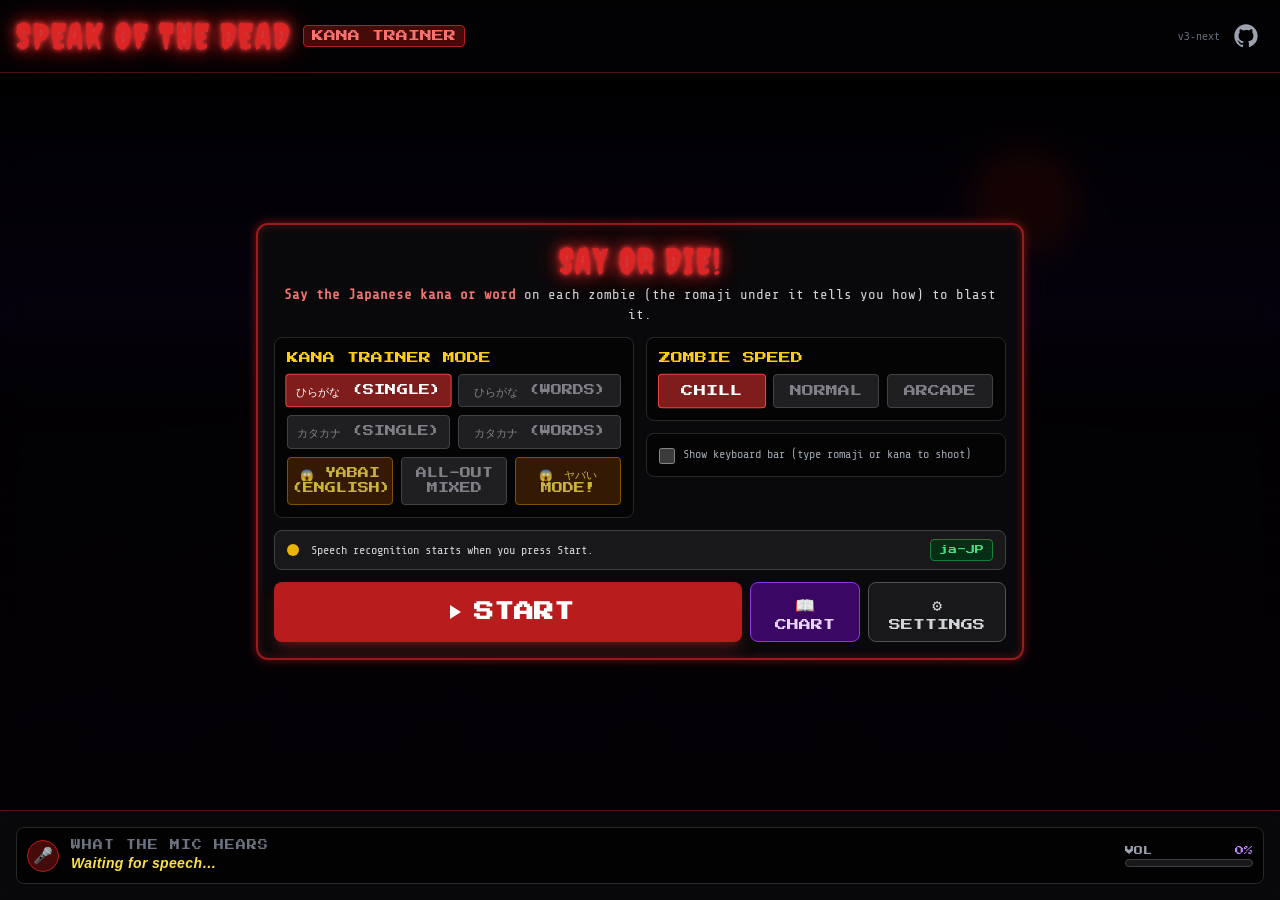
==== commit 6d629145: "next/: move speech engine into a Settings window, reorder YABAI buttons The engine choice is rarely " ====
--- a/next/index.html
+++ b/next/index.html
@@ -92,9 +92,9 @@
                 <button type="button" id="btn-mode-k-words" onclick="setKanaMode('K_WORDS')" class="py-2 px-1 rounded border transition-all btn-mode-inactive">カタカナ (WORDS)</button>
               </div>
               <div class="grid grid-cols-3 gap-2">
+                <button type="button" id="btn-mode-yabai-en" onclick="setKanaMode('YABAI_EN')" class="py-2 px-1 rounded border border-yellow-700 bg-yellow-950 text-yellow-300 transition-all opacity-80">😱 YABAI (ENGLISH)</button>
                 <button type="button" id="btn-mode-mixed" onclick="setKanaMode('MIXED')" class="py-2 px-1 rounded border transition-all btn-mode-inactive">ALL-OUT MIXED</button>
                 <button type="button" id="btn-mode-yabai" onclick="setKanaMode('YABAI')" class="py-2 px-1 rounded border border-yellow-500 bg-yellow-950 text-yellow-300 transition-all font-bold animate-pulse">😱 ヤバい MODE!</button>
-                <button type="button" id="btn-mode-yabai-en" onclick="setKanaMode('YABAI_EN')" class="py-2 px-1 rounded border border-yellow-700 bg-yellow-950 text-yellow-300 transition-all opacity-80">😱 YABAI (ENGLISH)</button>
               </div>
             </div>
           </div>
@@ -109,31 +109,14 @@
               </div>
             </div>
 
-            <div class="bg-black/60 p-3 border border-zinc-800 rounded-lg space-y-2">
-              <label class="text-[10px] sm:text-xs text-yellow-400 font-arcade block">SPEECH ENGINE</label>
-              <div class="grid grid-cols-2 gap-2 text-[9px] sm:text-[10px] leading-snug font-arcade">
-                <button type="button" id="btn-engine-browser" onclick="setEngine('browser')" class="py-2 px-1 rounded border transition-all btn-mode-active">BROWSER <span class="font-sans text-[10px] opacity-70">best</span></button>
-                <button type="button" id="btn-engine-local" onclick="setEngine('local')" class="py-2 px-1 rounded border transition-all btn-mode-inactive">VOSK <span class="font-sans text-[10px] opacity-70">~50 MB</span></button>
-              </div>
-              <div id="local-options" class="hidden space-y-2">
-                <label class="flex items-start gap-2 text-xs text-gray-400 cursor-pointer">
-                  <input type="checkbox" id="chk-vosk-grammar" class="accent-purple-600 w-4 h-4 mt-0.5 shrink-0 cursor-pointer">
-                  <span>Only listen for this mode’s words (experimental: can be much more accurate, or may hear nothing if the model doesn’t know the words)</span>
-                </label>
-                <div id="local-progress-wrap" class="hidden space-y-1">
-                  <div class="w-full bg-zinc-900 border border-zinc-700 h-2 rounded overflow-hidden">
-                    <div id="local-progress-bar" class="bg-gradient-to-r from-purple-600 to-red-500 h-full" style="width:0%"></div>
-                  </div>
-                  <div id="local-progress-label" class="text-[11px] text-gray-400"></div>
-                </div>
-              </div>
-              <p id="engine-note" class="text-[11px] text-gray-400 leading-snug"></p>
-            </div>
-          </div>
-        </div>
-
-        <div class="flex flex-col md:flex-row md:items-center gap-3">
-        <div id="mic-status-box" class="md:flex-1 px-3 py-2 bg-zinc-900 border border-zinc-700 rounded-lg flex items-center justify-between gap-2 text-xs text-left">
+            <label class="bg-black/60 p-3 border border-zinc-800 rounded-lg flex items-start gap-2 text-xs text-gray-400 cursor-pointer">
+              <input type="checkbox" id="chk-keyboard-fallback" class="accent-red-600 w-4 h-4 mt-0.5 shrink-0 cursor-pointer">
+              <span>Show keyboard bar (type romaji or kana to shoot)</span>
+            </label>
+          </div>
+        </div>
+
+        <div id="mic-status-box" class="px-3 py-2 bg-zinc-900 border border-zinc-700 rounded-lg flex items-center justify-between gap-2 text-xs text-left">
           <div class="flex items-center gap-3 min-w-0">
             <div id="mic-dot" class="w-3 h-3 shrink-0 rounded-full bg-yellow-500 animate-pulse"></div>
             <span id="mic-status-text" class="text-gray-300">Speech recognition starts when you press Start.</span>
@@ -141,10 +124,12 @@
           <span id="stt-support-badge" class="shrink-0 px-2 py-0.5 rounded text-[9px] font-arcade bg-green-950 text-green-400 border border-green-700">ja-JP</span>
         </div>
 
-        <label class="md:w-56 flex items-start gap-2 text-xs text-gray-400 text-left cursor-pointer">
-          <input type="checkbox" id="chk-keyboard-fallback" class="accent-red-600 w-4 h-4 mt-0.5 shrink-0 cursor-pointer">
-          <span>Show keyboard bar (type romaji or kana to shoot)</span>
-        </label>
+        <!-- Vosk model download, shown here (not in Settings) because it runs after Start is pressed -->
+        <div id="local-progress-wrap" class="hidden space-y-1 text-left">
+          <div class="w-full bg-zinc-900 border border-zinc-700 h-2 rounded overflow-hidden">
+            <div id="local-progress-bar" class="bg-gradient-to-r from-purple-600 to-red-500 h-full" style="width:0%"></div>
+          </div>
+          <div id="local-progress-label" class="text-[11px] text-gray-400"></div>
         </div>
 
         <div class="flex gap-2">
@@ -156,7 +141,36 @@
             <span class="text-base mb-0.5">📖</span>
             <span>CHART</span>
           </button>
-        </div>
+          <button type="button" onclick="toggleSettings()" class="px-4 sm:px-5 py-2 font-arcade bg-zinc-900 hover:bg-zinc-800 border border-zinc-600 text-gray-300 rounded-lg transition-all text-[10px] sm:text-xs flex flex-col items-center justify-center" aria-label="Settings">
+            <span class="text-base sm:mb-0.5">⚙</span>
+            <span class="hidden sm:inline">SETTINGS</span>
+          </button>
+        </div>
+      </div>
+    </div>
+
+    <!-- SETTINGS (rarely changed options, opened from the main menu) -->
+    <div id="settings-modal" class="hidden absolute inset-0 z-50 flex flex-col items-center justify-center bg-black/90 p-3 sm:p-6 backdrop-blur-md">
+      <div class="max-w-lg w-full bg-zinc-950 border-2 border-zinc-700 p-4 sm:p-5 rounded-xl shadow-2xl overflow-y-auto max-h-full space-y-4 text-left">
+        <div class="flex items-center justify-between border-b border-zinc-800 pb-3">
+          <h3 class="text-sm sm:text-xl font-arcade text-gray-200">SETTINGS</h3>
+          <button type="button" onclick="toggleSettings()" class="text-gray-400 hover:text-white font-bold text-xl px-2" aria-label="Close settings">✕</button>
+        </div>
+        <div class="bg-black/60 p-3 border border-zinc-800 rounded-lg space-y-2">
+          <label class="text-[10px] sm:text-xs text-yellow-400 font-arcade block">SPEECH ENGINE</label>
+          <div class="grid grid-cols-2 gap-2 text-[9px] sm:text-[10px] leading-snug font-arcade">
+            <button type="button" id="btn-engine-browser" onclick="setEngine('browser')" class="py-2 px-1 rounded border transition-all btn-mode-active">BROWSER <span class="font-sans text-[10px] opacity-70">best</span></button>
+            <button type="button" id="btn-engine-local" onclick="setEngine('local')" class="py-2 px-1 rounded border transition-all btn-mode-inactive">VOSK <span class="font-sans text-[10px] opacity-70">~50 MB</span></button>
+          </div>
+          <div id="local-options" class="hidden space-y-2">
+            <label class="flex items-start gap-2 text-xs text-gray-400 cursor-pointer">
+              <input type="checkbox" id="chk-vosk-grammar" class="accent-purple-600 w-4 h-4 mt-0.5 shrink-0 cursor-pointer">
+              <span>Only listen for this mode’s words (experimental: can be much more accurate, or may hear nothing if the model doesn’t know the words)</span>
+            </label>
+          </div>
+          <p id="engine-note" class="text-[11px] text-gray-400 leading-snug"></p>
+        </div>
+        <button type="button" onclick="toggleSettings()" class="w-full py-2.5 bg-zinc-800 hover:bg-zinc-700 font-arcade text-xs text-white rounded">DONE</button>
       </div>
     </div>
 
--- a/next/utilities.css
+++ b/next/utilities.css
@@ -223,6 +223,7 @@
 .hover\:bg-red-600:hover{background-color:#dc2626}
 .hover\:bg-red-700:hover{background-color:#b91c1c}
 .hover\:bg-zinc-700:hover{background-color:#3f3f46}
+.hover\:bg-zinc-800:hover{background-color:#27272a}
 .hover\:text-white:hover{color:#ffffff}
 .focus\:outline-none:focus{outline:2px solid transparent;outline-offset:2px}
 .focus\:ring-2:focus{--tw-ring-shadow:0 0 0 2px var(--tw-ring-color,rgb(59 130 246 / .5));box-shadow:var(--tw-ring-shadow),var(--tw-shadow,0 0 #0000)}
@@ -237,6 +238,7 @@
   .sm\:inline{display:inline}
   .sm\:items-center{align-items:center}
   .sm\:justify-end{justify-content:flex-end}
+  .sm\:mb-0\.5{margin-bottom:0.125rem}
   .sm\:order-2{order:2}
   .sm\:order-3{order:3}
   .sm\:p-2\.5{padding:0.625rem}
@@ -245,6 +247,7 @@
   .sm\:p-5{padding:1.25rem}
   .sm\:p-6{padding:1.5rem}
   .sm\:p-8{padding:2rem}
+  .sm\:px-5{padding-left:1.25rem;padding-right:1.25rem}
   .sm\:px-6{padding-left:1.5rem;padding-right:1.5rem}
   .sm\:text-4xl{font-size:2.25rem;line-height:2.5rem}
   .sm\:text-5xl{font-size:3rem;line-height:1}
@@ -261,12 +264,8 @@
   .sm\:w-auto{width:auto}
 }
 @media (min-width:768px){
-  .md\:flex-1{flex:1 1 0%}
-  .md\:flex-row{flex-direction:row}
   .md\:grid-cols-2{grid-template-columns:repeat(2,minmax(0,1fr))}
   .md\:inline-block{display:inline-block}
-  .md\:items-center{align-items:center}
   .md\:max-w-3xl{max-width:48rem}
   .md\:text-4xl{font-size:2.25rem;line-height:2.5rem}
-  .md\:w-56{width:14rem}
 }
